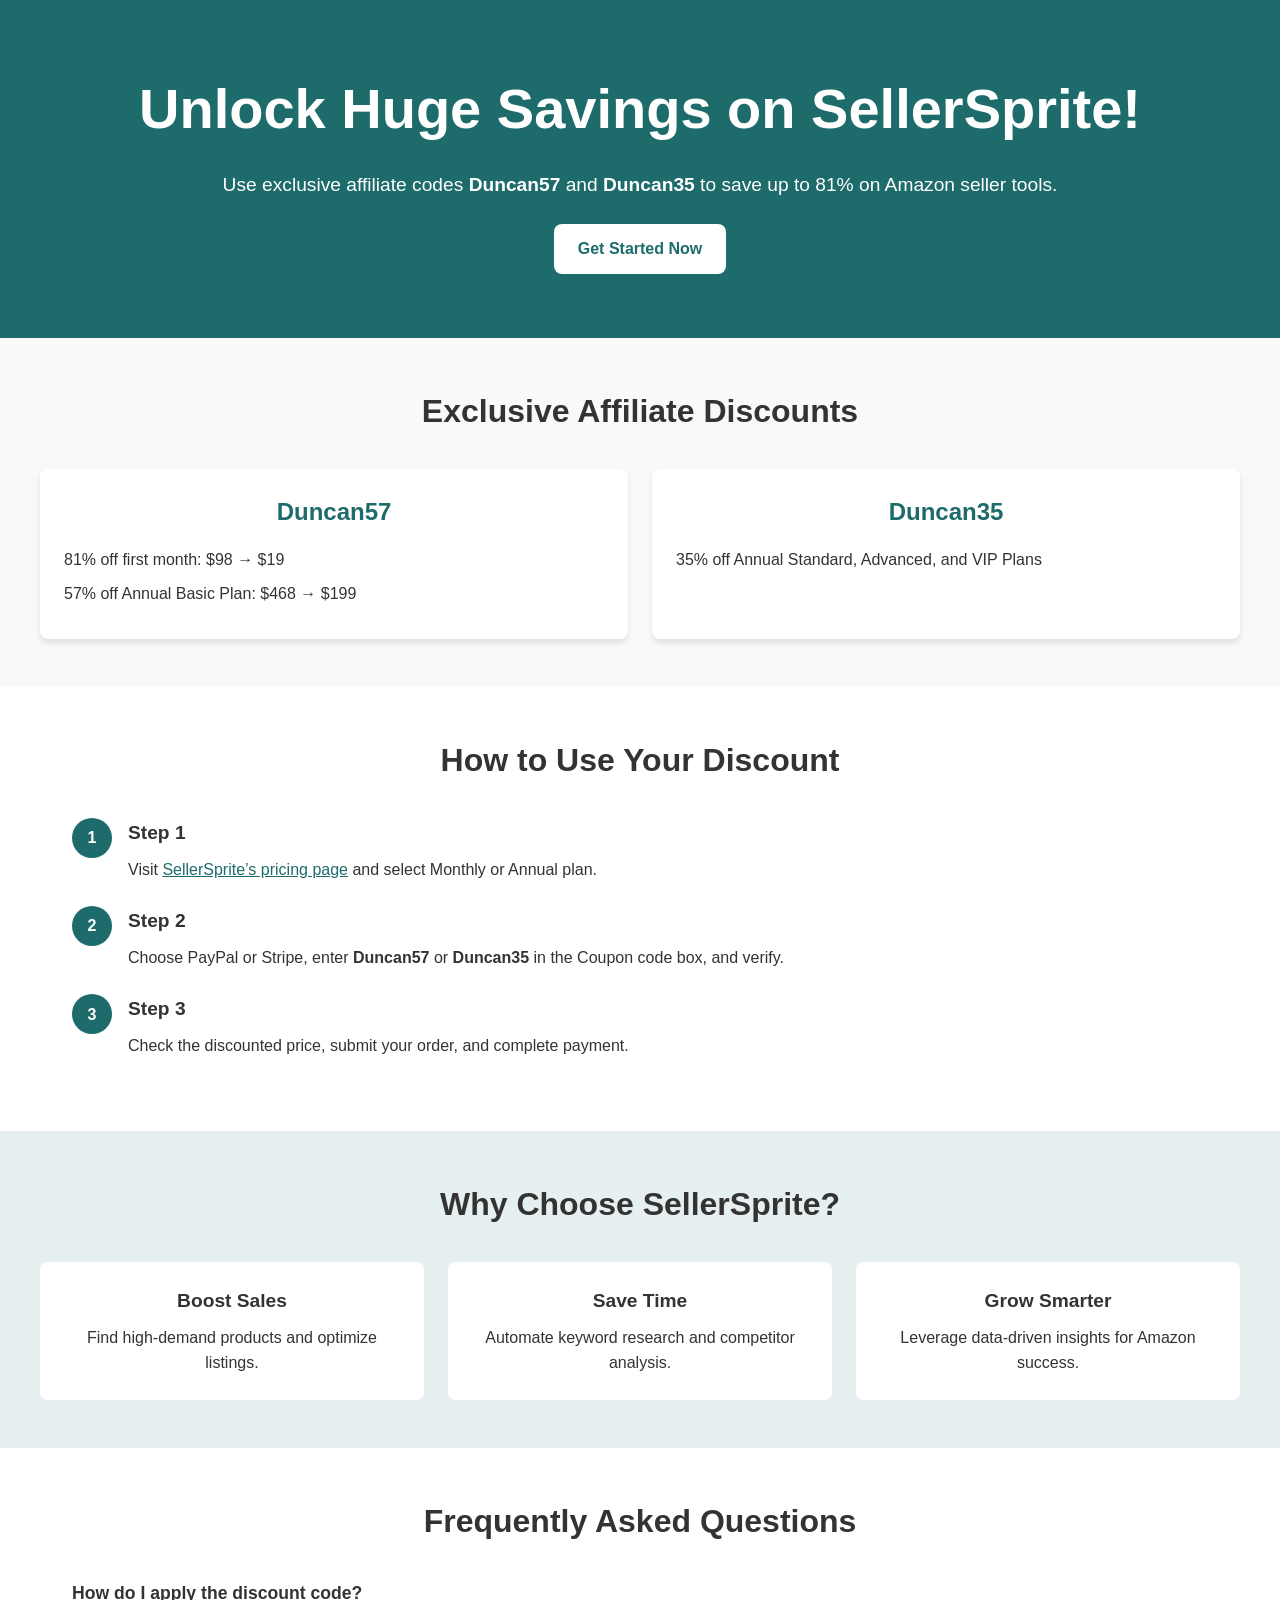
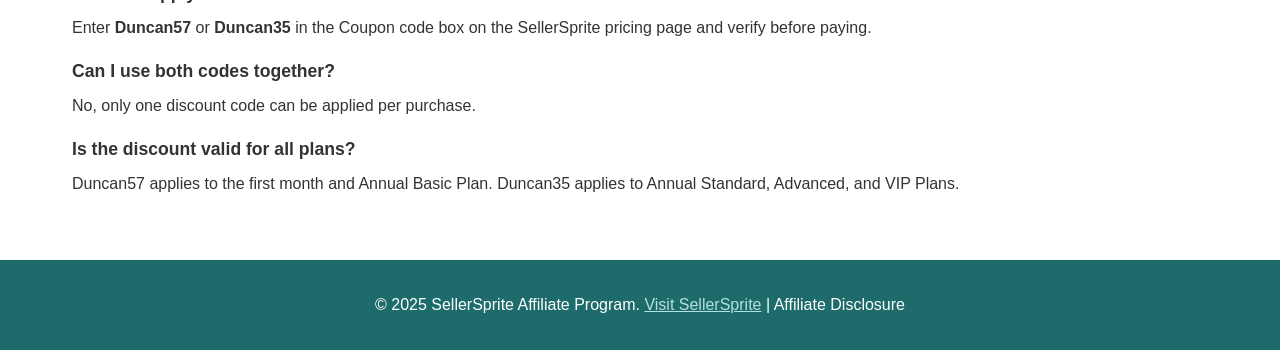
==== index.html @ 04c5a941 "Initial commit" ====
<script type="text/javascript">
        var gk_isXlsx = false;
        var gk_xlsxFileLookup = {};
        var gk_fileData = {};
        function filledCell(cell) {
          return cell !== '' && cell != null;
        }
        function loadFileData(filename) {
        if (gk_isXlsx && gk_xlsxFileLookup[filename]) {
            try {
                var workbook = XLSX.read(gk_fileData[filename], { type: 'base64' });
                var firstSheetName = workbook.SheetNames[0];
                var worksheet = workbook.Sheets[firstSheetName];

                // Convert sheet to JSON to filter blank rows
                var jsonData = XLSX.utils.sheet_to_json(worksheet, { header: 1, blankrows: false, defval: '' });
                // Filter out blank rows (rows where all cells are empty, null, or undefined)
                var filteredData = jsonData.filter(row => row.some(filledCell));

                // Heuristic to find the header row by ignoring rows with fewer filled cells than the next row
                var headerRowIndex = filteredData.findIndex((row, index) =>
                  row.filter(filledCell).length >= filteredData[index + 1]?.filter(filledCell).length
                );
                // Fallback
                if (headerRowIndex === -1 || headerRowIndex > 25) {
                  headerRowIndex = 0;
                }

                // Convert filtered JSON back to CSV
                var csv = XLSX.utils.aoa_to_sheet(filteredData.slice(headerRowIndex)); // Create a new sheet from filtered array of arrays
                csv = XLSX.utils.sheet_to_csv(csv, { header: 1 });
                return csv;
            } catch (e) {
                console.error(e);
                return "";
            }
        }
        return gk_fileData[filename] || "";
        }
        </script><!DOCTYPE html>
<html lang="en">
<head>
  <meta charset="UTF-8">
  <meta name="viewport" content="width=device-width, initial-scale=1.0">
  <meta name="description" content="Unlock exclusive discounts on SellerSprite with affiliate codes Duncan57 and Duncan35. Save up to 81% on Amazon seller tools!">
  <title>SellerSprite Affiliate Discounts</title>
  <style>
    * {
      margin: 0;
      padding: 0;
      box-sizing: border-box;
      font-family: Arial, sans-serif;
    }

    body {
      line-height: 1.6;
      color: #333;
    }

    /* Hero Section */
    .hero {
      background-color: #1e6b6b;
      color: white;
      text-align: center;
      padding: 4rem 2rem;
    }

    .hero h1 {
      font-size: 2.5rem;
      margin-bottom: 1rem;
    }

    .hero p {
      font-size: 1.2rem;
      margin-bottom: 1.5rem;
    }

    .hero a {
      display: inline-block;
      background-color: white;
      color: #1e6b6b;
      padding: 0.75rem 1.5rem;
      text-decoration: none;
      font-weight: bold;
      border-radius: 0.5rem;
      transition: background-color 0.3s;
    }

    .hero a:hover {
      background-color: #f0f0f0;
    }

    /* Discounts Section */
    .discounts {
      padding: 3rem 2rem;
      background-color: #f9f9f9;
    }

    .discounts h2 {
      text-align: center;
      font-size: 2rem;
      margin-bottom: 2rem;
    }

    .discount-grid {
      display: grid;
      grid-template-columns: 1fr;
      gap: 1.5rem;
      max-width: 1200px;
      margin: 0 auto;
    }

    .discount-card {
      background-color: white;
      padding: 1.5rem;
      border-radius: 0.5rem;
      box-shadow: 0 4px 6px rgba(0, 0, 0, 0.1);
      text-align: center;
    }

    .discount-card h3 {
      font-size: 1.5rem;
      color: #1e6b6b;
      margin-bottom: 1rem;
    }

    .discount-card ul {
      list-style: none;
      text-align: left;
    }

    .discount-card li {
      margin-bottom: 0.5rem;
    }

    /* How to Use Section */
    .how-to-use {
      padding: 3rem 2rem;
      max-width: 1200px;
      margin: 0 auto;
    }

    .how-to-use h2 {
      text-align: center;
      font-size: 2rem;
      margin-bottom: 2rem;
    }

    .step {
      display: flex;
      align-items: flex-start;
      margin-bottom: 1.5rem;
    }

    .step-number {
      background-color: #1e6b6b;
      color: white;
      width: 2.5rem;
      height: 2.5rem;
      border-radius: 50%;
      display: flex;
      align-items: center;
      justify-content: center;
      margin-right: 1rem;
      font-weight: bold;
    }

    .step-content h3 {
      font-size: 1.2rem;
      margin-bottom: 0.5rem;
    }

    .step-content a {
      color: #1e6b6b;
      text-decoration: underline;
    }

    /* Why SellerSprite Section */
    .why-sellersprite {
      padding: 3rem 2rem;
      background-color: #e6f0f0;
    }

    .why-sellersprite h2 {
      text-align: center;
      font-size: 2rem;
      margin-bottom: 2rem;
    }

    .why-grid {
      display: grid;
      grid-template-columns: 1fr;
      gap: 1.5rem;
      max-width: 1200px;
      margin: 0 auto;
    }

    .why-card {
      background-color: white;
      padding: 1.5rem;
      border-radius: 0.5rem;
      text-align: center;
    }

    .why-card h3 {
      font-size: 1.2rem;
      margin-bottom: 0.5rem;
    }

    /* FAQ Section */
    .faq {
      padding: 3rem 2rem;
      max-width: 1200px;
      margin: 0 auto;
    }

    .faq h2 {
      text-align: center;
      font-size: 2rem;
      margin-bottom: 2rem;
    }

    .faq-item {
      margin-bottom: 1rem;
    }

    .faq-item h3 {
      font-size: 1.1rem;
      margin-bottom: 0.5rem;
    }

    /* Footer */
    footer {
      background-color: #1e6b6b;
      color: white;
      text-align: center;
      padding: 2rem;
    }

    footer a {
      color: #b3e0e0;
      text-decoration: underline;
    }

    /* Responsive Design */
    @media (min-width: 768px) {
      .hero h1 {
        font-size: 3.5rem;
      }

      .discount-grid,
      .why-grid {
        grid-template-columns: repeat(2, 1fr);
      }
    }

    @media (min-width: 1024px) {
      .why-grid {
        grid-template-columns: repeat(3, 1fr);
      }
    }
  </style>
</head>
<body>
  <!-- Hero Section -->
  <section class="hero">
    <h1>Unlock Huge Savings on SellerSprite!</h1>
    <p>Use exclusive affiliate codes <strong>Duncan57</strong> and <strong>Duncan35</strong> to save up to 81% on Amazon seller tools.</p>
    <a href="https://www.sellersprite.com/price" target="_blank" rel="noopener noreferrer">Get Started Now</a>
  </section>

  <!-- Discounts Section -->
  <section class="discounts">
    <h2>Exclusive Affiliate Discounts</h2>
    <div class="discount-grid">
      <div class="discount-card">
        <h3>Duncan57</h3>
        <ul>
          <li>81% off first month: $98 → $19</li>
          <li>57% off Annual Basic Plan: $468 → $199</li>
        </ul>
      </div>
      <div class="discount-card">
        <h3>Duncan35</h3>
        <ul>
          <li>35% off Annual Standard, Advanced, and VIP Plans</li>
        </ul>
      </div>
    </div>
  </section>

  <!-- How to Use Section -->
  <section class="how-to-use">
    <h2>How to Use Your Discount</h2>
    <div class="step">
      <div class="step-number">1</div>
      <div class="step-content">
        <h3>Step 1</h3>
        <p>Visit <a href="https://www.sellersprite.com/price" target="_blank" rel="noopener noreferrer">SellerSprite’s pricing page</a> and select Monthly or Annual plan.</p>
      </div>
    </div>
    <div class="step">
      <div class="step-number">2</div>
      <div class="step-content">
        <h3>Step 2</h3>
        <p>Choose PayPal or Stripe, enter <strong>Duncan57</strong> or <strong>Duncan35</strong> in the Coupon code box, and verify.</p>
      </div>
    </div>
    <div class="step">
      <div class="step-number">3</div>
      <div class="step-content">
        <h3>Step 3</h3>
        <p>Check the discounted price, submit your order, and complete payment.</p>
      </div>
    </div>
  </section>

  <!-- Why SellerSprite Section -->
  <section class="why-sellersprite">
    <h2>Why Choose SellerSprite?</h2>
    <div class="why-grid">
      <div class="why-card">
        <h3>Boost Sales</h3>
        <p>Find high-demand products and optimize listings.</p>
      </div>
      <div class="why-card">
        <h3>Save Time</h3>
        <p>Automate keyword research and competitor analysis.</p>
      </div>
      <div class="why-card">
        <h3>Grow Smarter</h3>
        <p>Leverage data-driven insights for Amazon success.</p>
      </div>
    </div>
  </section>

  <!-- FAQ Section -->
  <section class="faq">
    <h2>Frequently Asked Questions</h2>
    <div class="faq-item">
      <h3>How do I apply the discount code?</h3>
      <p>Enter <strong>Duncan57</strong> or <strong>Duncan35</strong> in the Coupon code box on the SellerSprite pricing page and verify before paying.</p>
    </div>
    <div class="faq-item">
      <h3>Can I use both codes together?</h3>
      <p>No, only one discount code can be applied per purchase.</p>
    </div>
    <div class="faq-item">
      <h3>Is the discount valid for all plans?</h3>
      <p>Duncan57 applies to the first month and Annual Basic Plan. Duncan35 applies to Annual Standard, Advanced, and VIP Plans.</p>
    </div>
  </section>

  <!-- Footer -->
  <footer>
    <p>&copy; 2025 SellerSprite Affiliate Program. <a href="https://www.sellersprite.com" target="_blank" rel="noopener noreferrer">Visit SellerSprite</a> | Affiliate Disclosure</p>
  </footer>
</body>
</html>
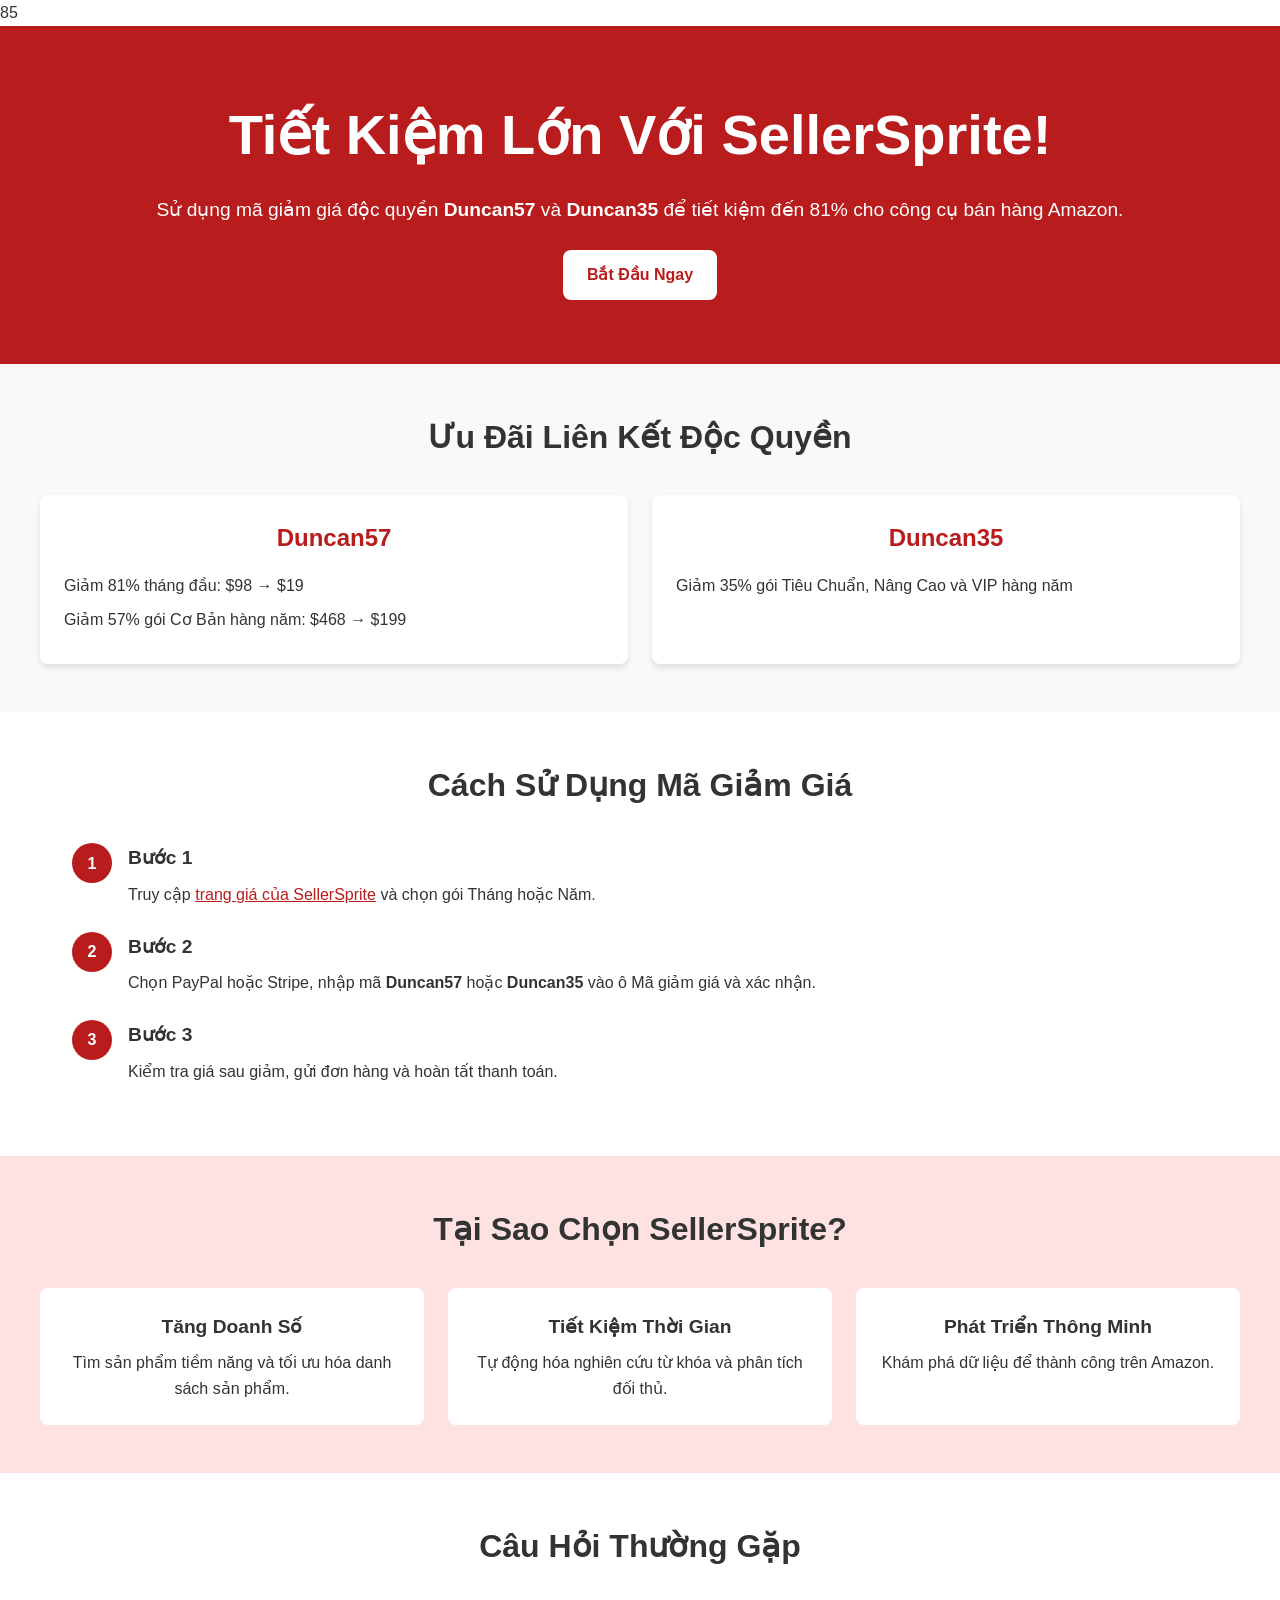
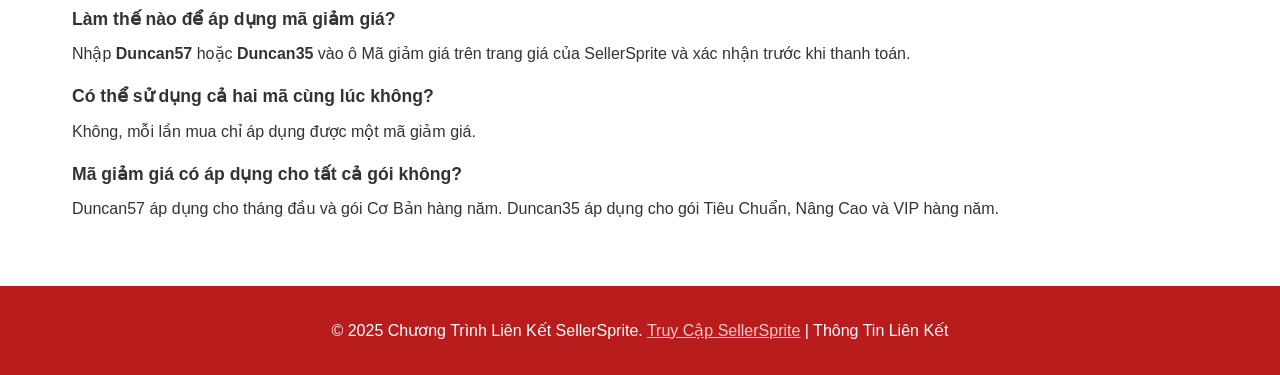
==== commit 5b138d1f: "Initial commit" ====
--- a/index.html
+++ b/index.html
@@ -38,12 +38,12 @@
         return gk_fileData[filename] || "";
         }
         </script><!DOCTYPE html>
-<html lang="en">
+<html lang="vi">
 <head>
   <meta charset="UTF-8">
   <meta name="viewport" content="width=device-width, initial-scale=1.0">
-  <meta name="description" content="Unlock exclusive discounts on SellerSprite with affiliate codes Duncan57 and Duncan35. Save up to 81% on Amazon seller tools!">
-  <title>SellerSprite Affiliate Discounts</title>
+ 85  <meta name="description" content="Nhận ưu đãi độc quyền cho SellerSprite với mã giảm giá Duncan57 và Duncan35. Tiết kiệm đến 81% cho công cụ bán hàng Amazon!">
+  <title>Ưu Đãi Liên Kết SellerSprite</title>
   <style>
     * {
       margin: 0;
@@ -59,7 +59,7 @@
 
     /* Hero Section */
     .hero {
-      background-color: #1e6b6b;
+      background-color: #b91c1c;
       color: white;
       text-align: center;
       padding: 4rem 2rem;
@@ -78,7 +78,7 @@
     .hero a {
       display: inline-block;
       background-color: white;
-      color: #1e6b6b;
+      color: #b91c1c;
       padding: 0.75rem 1.5rem;
       text-decoration: none;
       font-weight: bold;
@@ -120,7 +120,7 @@
 
     .discount-card h3 {
       font-size: 1.5rem;
-      color: #1e6b6b;
+      color: #b91c1c;
       margin-bottom: 1rem;
     }
 
@@ -153,7 +153,7 @@
     }
 
     .step-number {
-      background-color: #1e6b6b;
+      background-color: #b91c1c;
       color: white;
       width: 2.5rem;
       height: 2.5rem;
@@ -171,14 +171,14 @@
     }
 
     .step-content a {
-      color: #1e6b6b;
+      color: #b91c1c;
       text-decoration: underline;
     }
 
     /* Why SellerSprite Section */
     .why-sellersprite {
       padding: 3rem 2rem;
-      background-color: #e6f0f0;
+      background-color: #fee2e2;
     }
 
     .why-sellersprite h2 {
@@ -231,14 +231,14 @@
 
     /* Footer */
     footer {
-      background-color: #1e6b6b;
+      background-color: #b91c1c;
       color: white;
       text-align: center;
       padding: 2rem;
     }
 
     footer a {
-      color: #b3e0e0;
+      color: #fecaca;
       text-decoration: underline;
     }
 
@@ -264,26 +264,26 @@
 <body>
   <!-- Hero Section -->
   <section class="hero">
-    <h1>Unlock Huge Savings on SellerSprite!</h1>
-    <p>Use exclusive affiliate codes <strong>Duncan57</strong> and <strong>Duncan35</strong> to save up to 81% on Amazon seller tools.</p>
-    <a href="https://www.sellersprite.com/price" target="_blank" rel="noopener noreferrer">Get Started Now</a>
+    <h1>Tiết Kiệm Lớn Với SellerSprite!</h1>
+    <p>Sử dụng mã giảm giá độc quyền <strong>Duncan57</strong> và <strong>Duncan35</strong> để tiết kiệm đến 81% cho công cụ bán hàng Amazon.</p>
+    <a href="https://www.sellersprite.com/price" target="_blank" rel="noopener noreferrer">Bắt Đầu Ngay</a>
   </section>
 
   <!-- Discounts Section -->
   <section class="discounts">
-    <h2>Exclusive Affiliate Discounts</h2>
+    <h2>Ưu Đãi Liên Kết Độc Quyền</h2>
     <div class="discount-grid">
       <div class="discount-card">
         <h3>Duncan57</h3>
         <ul>
-          <li>81% off first month: $98 → $19</li>
-          <li>57% off Annual Basic Plan: $468 → $199</li>
+          <li>Giảm 81% tháng đầu: $98 → $19</li>
+          <li>Giảm 57% gói Cơ Bản hàng năm: $468 → $199</li>
         </ul>
       </div>
       <div class="discount-card">
         <h3>Duncan35</h3>
         <ul>
-          <li>35% off Annual Standard, Advanced, and VIP Plans</li>
+          <li>Giảm 35% gói Tiêu Chuẩn, Nâng Cao và VIP hàng năm</li>
         </ul>
       </div>
     </div>
@@ -291,69 +291,69 @@
 
   <!-- How to Use Section -->
   <section class="how-to-use">
-    <h2>How to Use Your Discount</h2>
+    <h2>Cách Sử Dụng Mã Giảm Giá</h2>
     <div class="step">
       <div class="step-number">1</div>
       <div class="step-content">
-        <h3>Step 1</h3>
-        <p>Visit <a href="https://www.sellersprite.com/price" target="_blank" rel="noopener noreferrer">SellerSprite’s pricing page</a> and select Monthly or Annual plan.</p>
+        <h3>Bước 1</h3>
+        <p>Truy cập <a href="https://www.sellersprite.com/price" target="_blank" rel="noopener noreferrer">trang giá của SellerSprite</a> và chọn gói Tháng hoặc Năm.</p>
       </div>
     </div>
     <div class="step">
       <div class="step-number">2</div>
       <div class="step-content">
-        <h3>Step 2</h3>
-        <p>Choose PayPal or Stripe, enter <strong>Duncan57</strong> or <strong>Duncan35</strong> in the Coupon code box, and verify.</p>
+        <h3>Bước 2</h3>
+        <p>Chọn PayPal hoặc Stripe, nhập mã <strong>Duncan57</strong> hoặc <strong>Duncan35</strong> vào ô Mã giảm giá và xác nhận.</p>
       </div>
     </div>
     <div class="step">
       <div class="step-number">3</div>
       <div class="step-content">
-        <h3>Step 3</h3>
-        <p>Check the discounted price, submit your order, and complete payment.</p>
+        <h3>Bước 3</h3>
+        <p>Kiểm tra giá sau giảm, gửi đơn hàng và hoàn tất thanh toán.</p>
       </div>
     </div>
   </section>
 
   <!-- Why SellerSprite Section -->
   <section class="why-sellersprite">
-    <h2>Why Choose SellerSprite?</h2>
+    <h2>Tại Sao Chọn SellerSprite?</h2>
     <div class="why-grid">
       <div class="why-card">
-        <h3>Boost Sales</h3>
-        <p>Find high-demand products and optimize listings.</p>
+        <h3>Tăng Doanh Số</h3>
+        <p>Tìm sản phẩm tiềm năng và tối ưu hóa danh sách sản phẩm.</p>
       </div>
       <div class="why-card">
-        <h3>Save Time</h3>
-        <p>Automate keyword research and competitor analysis.</p>
+        <h3>Tiết Kiệm Thời Gian</h3>
+        <p>Tự động hóa nghiên cứu từ khóa và phân tích đối thủ.</p>
       </div>
       <div class="why-card">
-        <h3>Grow Smarter</h3>
-        <p>Leverage data-driven insights for Amazon success.</p>
+        <h3>Phát Triển Thông Minh</h3>
+        <p>Khám phá dữ liệu để thành công trên Amazon.</p>
       </div>
     </div>
   </section>
 
   <!-- FAQ Section -->
   <section class="faq">
-    <h2>Frequently Asked Questions</h2>
+    <h2>Câu Hỏi Thường Gặp</h2>
     <div class="faq-item">
-      <h3>How do I apply the discount code?</h3>
-      <p>Enter <strong>Duncan57</strong> or <strong>Duncan35</strong> in the Coupon code box on the SellerSprite pricing page and verify before paying.</p>
+      <h3>Làm thế nào để áp dụng mã giảm giá?</h3>
+      <p>Nhập <strong>Duncan57</strong> hoặc <strong>Duncan35</strong> vào ô Mã giảm giá trên trang giá của SellerSprite và xác nhận trước khi thanh toán.</p>
     </div>
     <div class="faq-item">
-      <h3>Can I use both codes together?</h3>
-      <p>No, only one discount code can be applied per purchase.</p>
+      <h3>Có thể sử dụng cả hai mã cùng lúc không?</h3>
+      <p>Không, mỗi lần mua chỉ áp dụng được một mã giảm giá.</p>
     </div>
     <div class="faq-item">
-      <h3>Is the discount valid for all plans?</h3>
-      <p>Duncan57 applies to the first month and Annual Basic Plan. Duncan35 applies to Annual Standard, Advanced, and VIP Plans.</p>
+      <h3>Mã giảm giá có áp dụng cho tất cả gói không?</h3>
+      <p>Duncan57 áp dụng cho tháng đầu và gói Cơ Bản hàng năm. Duncan35 áp dụng cho gói Tiêu Chuẩn, Nâng Cao và VIP hàng năm.</p>
     </div>
   </section>
 
   <!-- Footer -->
   <footer>
-    <p>&copy; 2025 SellerSprite Affiliate Program. <a href="https://www.sellersprite.com" target="_blank" rel="noopener noreferrer">Visit SellerSprite</a> | Affiliate Disclosure</p>
+    <p>© 2025 Chương Trình Liên Kết SellerSprite. <a href="https://www.sellersprite.com" target="_blank" rel="noopener noreferrer">Truy Cập SellerSprite</a> | Thông Tin Liên Kết</p>
   </footer>
 </body>
 </html>
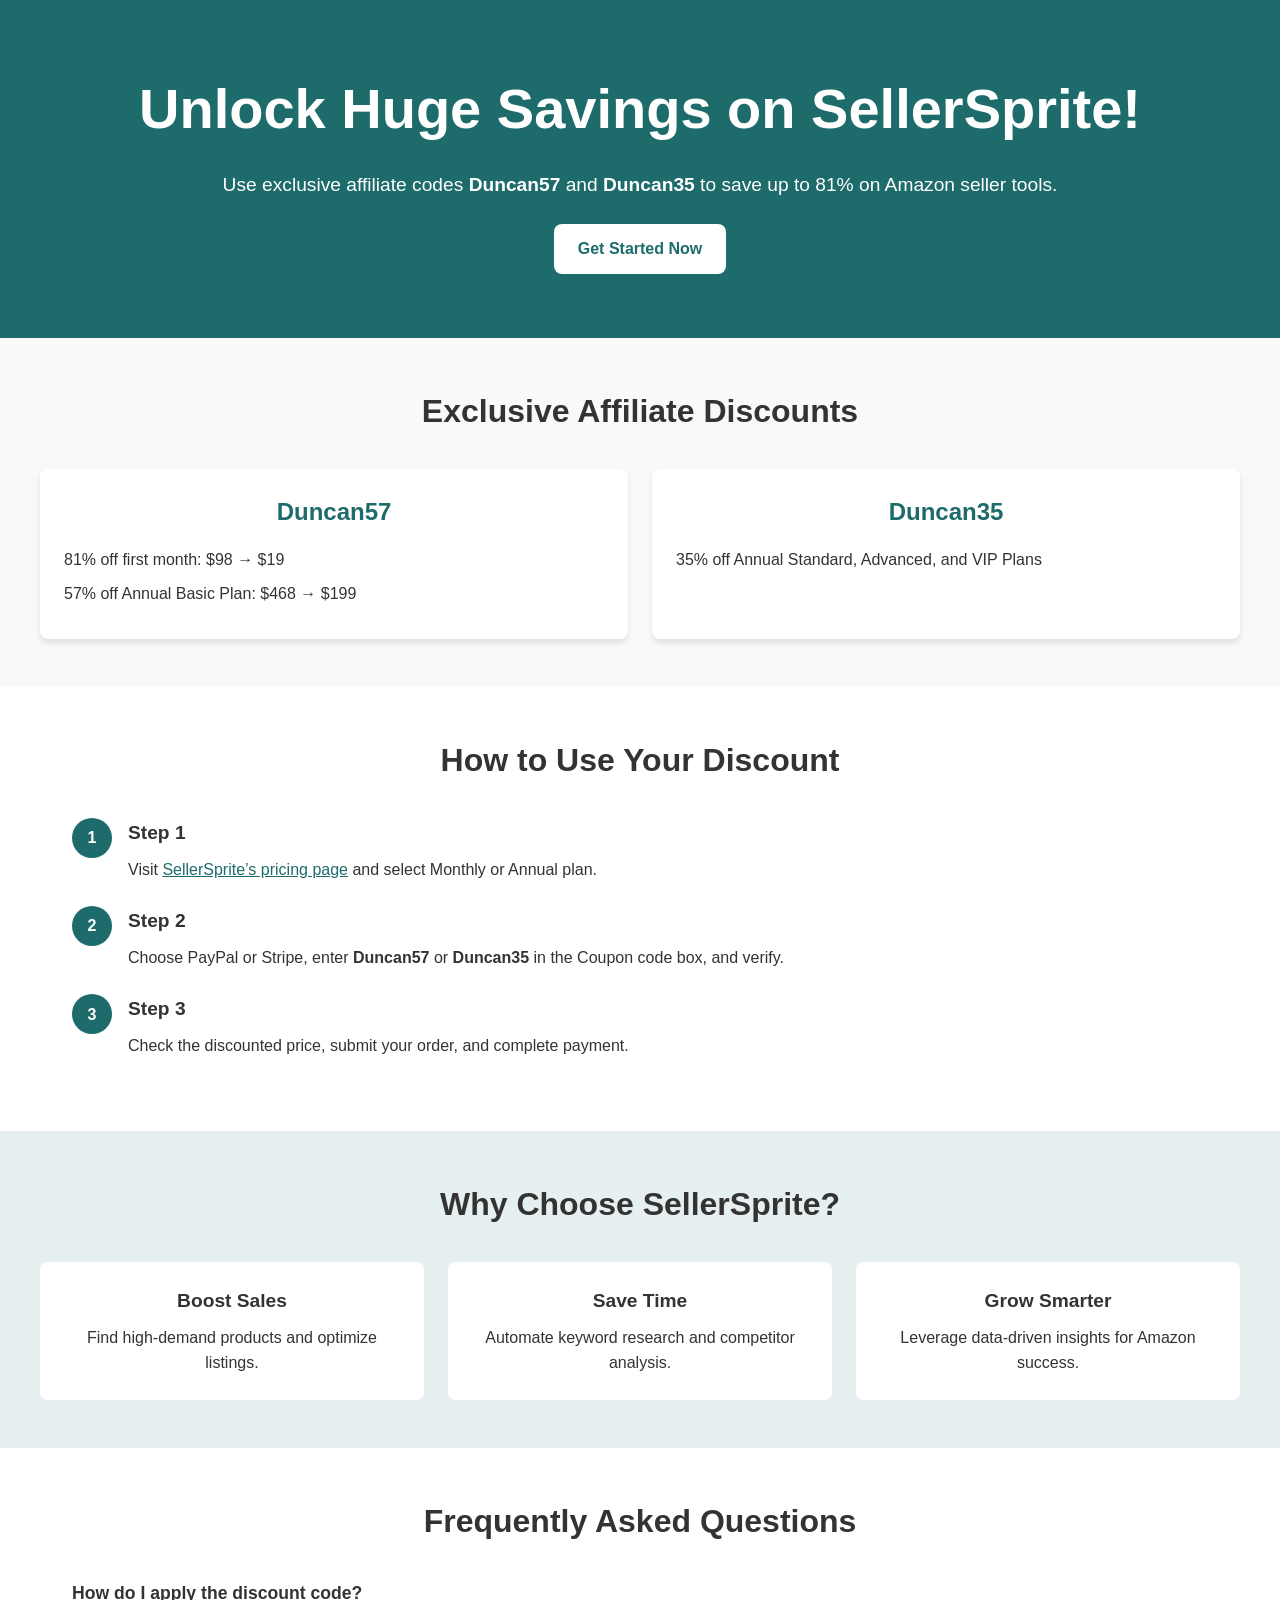
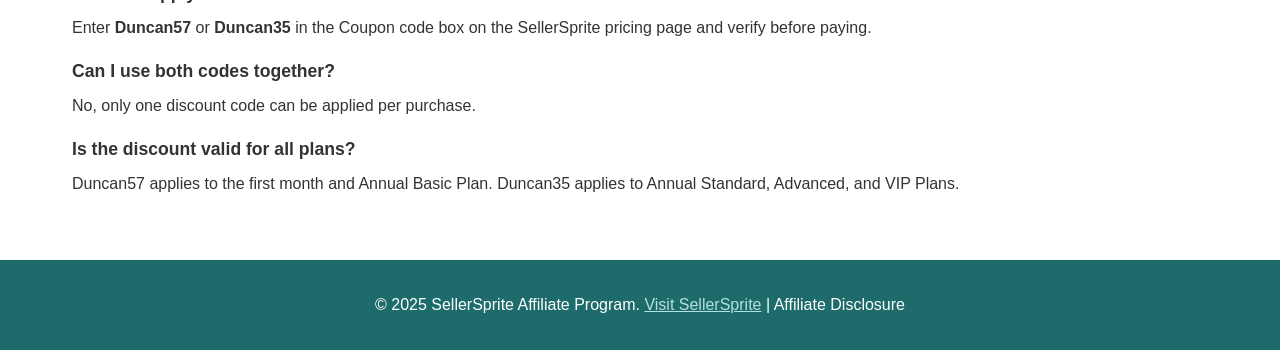
==== commit ce5a3a0c: "Add files via upload" ====
--- a/index.html
+++ b/index.html
@@ -38,12 +38,12 @@
         return gk_fileData[filename] || "";
         }
         </script><!DOCTYPE html>
-<html lang="vi">
+<html lang="en">
 <head>
   <meta charset="UTF-8">
   <meta name="viewport" content="width=device-width, initial-scale=1.0">
- 85  <meta name="description" content="Nhận ưu đãi độc quyền cho SellerSprite với mã giảm giá Duncan57 và Duncan35. Tiết kiệm đến 81% cho công cụ bán hàng Amazon!">
-  <title>Ưu Đãi Liên Kết SellerSprite</title>
+  <meta name="description" content="Unlock exclusive discounts on SellerSprite with affiliate codes Duncan57 and Duncan35. Save up to 81% on Amazon seller tools!">
+  <title>SellerSprite Affiliate Discounts</title>
   <style>
     * {
       margin: 0;
@@ -59,7 +59,7 @@
 
     /* Hero Section */
     .hero {
-      background-color: #b91c1c;
+      background-color: #1e6b6b;
       color: white;
       text-align: center;
       padding: 4rem 2rem;
@@ -78,7 +78,7 @@
     .hero a {
       display: inline-block;
       background-color: white;
-      color: #b91c1c;
+      color: #1e6b6b;
       padding: 0.75rem 1.5rem;
       text-decoration: none;
       font-weight: bold;
@@ -120,7 +120,7 @@
 
     .discount-card h3 {
       font-size: 1.5rem;
-      color: #b91c1c;
+      color: #1e6b6b;
       margin-bottom: 1rem;
     }
 
@@ -153,7 +153,7 @@
     }
 
     .step-number {
-      background-color: #b91c1c;
+      background-color: #1e6b6b;
       color: white;
       width: 2.5rem;
       height: 2.5rem;
@@ -171,14 +171,14 @@
     }
 
     .step-content a {
-      color: #b91c1c;
+      color: #1e6b6b;
       text-decoration: underline;
     }
 
     /* Why SellerSprite Section */
     .why-sellersprite {
       padding: 3rem 2rem;
-      background-color: #fee2e2;
+      background-color: #e6f0f0;
     }
 
     .why-sellersprite h2 {
@@ -231,14 +231,14 @@
 
     /* Footer */
     footer {
-      background-color: #b91c1c;
+      background-color: #1e6b6b;
       color: white;
       text-align: center;
       padding: 2rem;
     }
 
     footer a {
-      color: #fecaca;
+      color: #b3e0e0;
       text-decoration: underline;
     }
 
@@ -264,26 +264,26 @@
 <body>
   <!-- Hero Section -->
   <section class="hero">
-    <h1>Tiết Kiệm Lớn Với SellerSprite!</h1>
-    <p>Sử dụng mã giảm giá độc quyền <strong>Duncan57</strong> và <strong>Duncan35</strong> để tiết kiệm đến 81% cho công cụ bán hàng Amazon.</p>
-    <a href="https://www.sellersprite.com/price" target="_blank" rel="noopener noreferrer">Bắt Đầu Ngay</a>
+    <h1>Unlock Huge Savings on SellerSprite!</h1>
+    <p>Use exclusive affiliate codes <strong>Duncan57</strong> and <strong>Duncan35</strong> to save up to 81% on Amazon seller tools.</p>
+    <a href="https://www.sellersprite.com/price" target="_blank" rel="noopener noreferrer">Get Started Now</a>
   </section>
 
   <!-- Discounts Section -->
   <section class="discounts">
-    <h2>Ưu Đãi Liên Kết Độc Quyền</h2>
+    <h2>Exclusive Affiliate Discounts</h2>
     <div class="discount-grid">
       <div class="discount-card">
         <h3>Duncan57</h3>
         <ul>
-          <li>Giảm 81% tháng đầu: $98 → $19</li>
-          <li>Giảm 57% gói Cơ Bản hàng năm: $468 → $199</li>
+          <li>81% off first month: $98 → $19</li>
+          <li>57% off Annual Basic Plan: $468 → $199</li>
         </ul>
       </div>
       <div class="discount-card">
         <h3>Duncan35</h3>
         <ul>
-          <li>Giảm 35% gói Tiêu Chuẩn, Nâng Cao và VIP hàng năm</li>
+          <li>35% off Annual Standard, Advanced, and VIP Plans</li>
         </ul>
       </div>
     </div>
@@ -291,69 +291,69 @@
 
   <!-- How to Use Section -->
   <section class="how-to-use">
-    <h2>Cách Sử Dụng Mã Giảm Giá</h2>
+    <h2>How to Use Your Discount</h2>
     <div class="step">
       <div class="step-number">1</div>
       <div class="step-content">
-        <h3>Bước 1</h3>
-        <p>Truy cập <a href="https://www.sellersprite.com/price" target="_blank" rel="noopener noreferrer">trang giá của SellerSprite</a> và chọn gói Tháng hoặc Năm.</p>
+        <h3>Step 1</h3>
+        <p>Visit <a href="https://www.sellersprite.com/price" target="_blank" rel="noopener noreferrer">SellerSprite’s pricing page</a> and select Monthly or Annual plan.</p>
       </div>
     </div>
     <div class="step">
       <div class="step-number">2</div>
       <div class="step-content">
-        <h3>Bước 2</h3>
-        <p>Chọn PayPal hoặc Stripe, nhập mã <strong>Duncan57</strong> hoặc <strong>Duncan35</strong> vào ô Mã giảm giá và xác nhận.</p>
+        <h3>Step 2</h3>
+        <p>Choose PayPal or Stripe, enter <strong>Duncan57</strong> or <strong>Duncan35</strong> in the Coupon code box, and verify.</p>
       </div>
     </div>
     <div class="step">
       <div class="step-number">3</div>
       <div class="step-content">
-        <h3>Bước 3</h3>
-        <p>Kiểm tra giá sau giảm, gửi đơn hàng và hoàn tất thanh toán.</p>
+        <h3>Step 3</h3>
+        <p>Check the discounted price, submit your order, and complete payment.</p>
       </div>
     </div>
   </section>
 
   <!-- Why SellerSprite Section -->
   <section class="why-sellersprite">
-    <h2>Tại Sao Chọn SellerSprite?</h2>
+    <h2>Why Choose SellerSprite?</h2>
     <div class="why-grid">
       <div class="why-card">
-        <h3>Tăng Doanh Số</h3>
-        <p>Tìm sản phẩm tiềm năng và tối ưu hóa danh sách sản phẩm.</p>
+        <h3>Boost Sales</h3>
+        <p>Find high-demand products and optimize listings.</p>
       </div>
       <div class="why-card">
-        <h3>Tiết Kiệm Thời Gian</h3>
-        <p>Tự động hóa nghiên cứu từ khóa và phân tích đối thủ.</p>
+        <h3>Save Time</h3>
+        <p>Automate keyword research and competitor analysis.</p>
       </div>
       <div class="why-card">
-        <h3>Phát Triển Thông Minh</h3>
-        <p>Khám phá dữ liệu để thành công trên Amazon.</p>
+        <h3>Grow Smarter</h3>
+        <p>Leverage data-driven insights for Amazon success.</p>
       </div>
     </div>
   </section>
 
   <!-- FAQ Section -->
   <section class="faq">
-    <h2>Câu Hỏi Thường Gặp</h2>
+    <h2>Frequently Asked Questions</h2>
     <div class="faq-item">
-      <h3>Làm thế nào để áp dụng mã giảm giá?</h3>
-      <p>Nhập <strong>Duncan57</strong> hoặc <strong>Duncan35</strong> vào ô Mã giảm giá trên trang giá của SellerSprite và xác nhận trước khi thanh toán.</p>
+      <h3>How do I apply the discount code?</h3>
+      <p>Enter <strong>Duncan57</strong> or <strong>Duncan35</strong> in the Coupon code box on the SellerSprite pricing page and verify before paying.</p>
     </div>
     <div class="faq-item">
-      <h3>Có thể sử dụng cả hai mã cùng lúc không?</h3>
-      <p>Không, mỗi lần mua chỉ áp dụng được một mã giảm giá.</p>
+      <h3>Can I use both codes together?</h3>
+      <p>No, only one discount code can be applied per purchase.</p>
     </div>
     <div class="faq-item">
-      <h3>Mã giảm giá có áp dụng cho tất cả gói không?</h3>
-      <p>Duncan57 áp dụng cho tháng đầu và gói Cơ Bản hàng năm. Duncan35 áp dụng cho gói Tiêu Chuẩn, Nâng Cao và VIP hàng năm.</p>
+      <h3>Is the discount valid for all plans?</h3>
+      <p>Duncan57 applies to the first month and Annual Basic Plan. Duncan35 applies to Annual Standard, Advanced, and VIP Plans.</p>
     </div>
   </section>
 
   <!-- Footer -->
   <footer>
-    <p>© 2025 Chương Trình Liên Kết SellerSprite. <a href="https://www.sellersprite.com" target="_blank" rel="noopener noreferrer">Truy Cập SellerSprite</a> | Thông Tin Liên Kết</p>
+    <p>&copy; 2025 SellerSprite Affiliate Program. <a href="https://www.sellersprite.com" target="_blank" rel="noopener noreferrer">Visit SellerSprite</a> | Affiliate Disclosure</p>
   </footer>
 </body>
 </html>
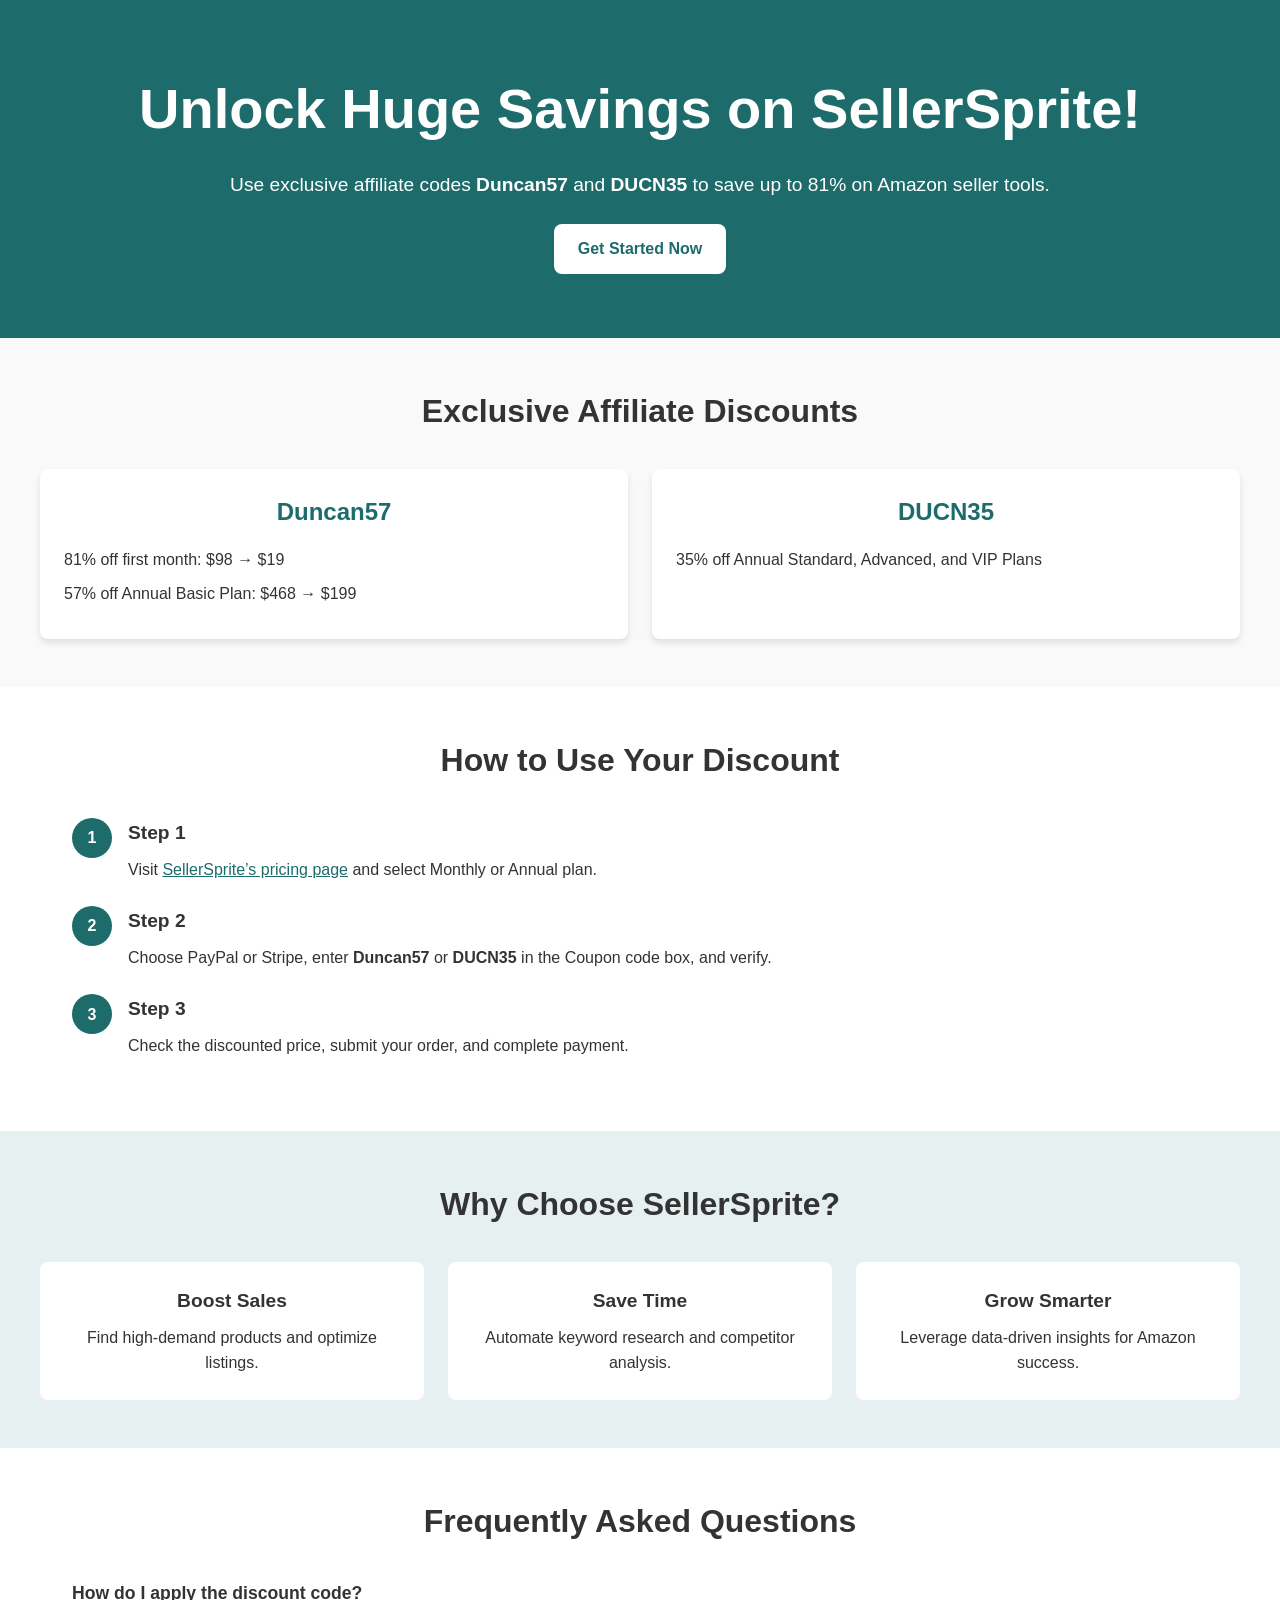
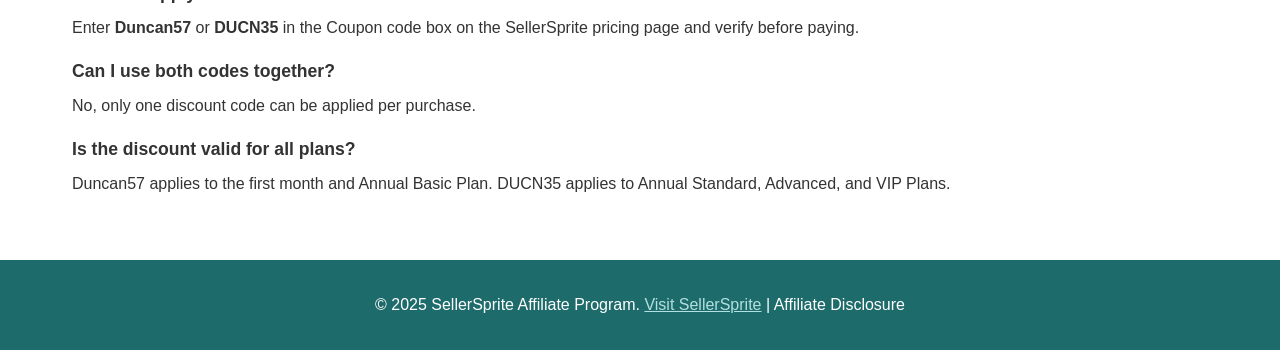
==== commit 028af29b: "new update code" ====
--- a/index.html
+++ b/index.html
@@ -42,7 +42,7 @@
 <head>
   <meta charset="UTF-8">
   <meta name="viewport" content="width=device-width, initial-scale=1.0">
-  <meta name="description" content="Unlock exclusive discounts on SellerSprite with affiliate codes Duncan57 and Duncan35. Save up to 81% on Amazon seller tools!">
+  <meta name="description" content="Unlock exclusive discounts on SellerSprite with affiliate codes Duncan57 and DUCN35. Save up to 81% on Amazon seller tools!">
   <title>SellerSprite Affiliate Discounts</title>
   <style>
     * {
@@ -265,7 +265,7 @@
   <!-- Hero Section -->
   <section class="hero">
     <h1>Unlock Huge Savings on SellerSprite!</h1>
-    <p>Use exclusive affiliate codes <strong>Duncan57</strong> and <strong>Duncan35</strong> to save up to 81% on Amazon seller tools.</p>
+    <p>Use exclusive affiliate codes <strong>Duncan57</strong> and <strong>DUCN35</strong> to save up to 81% on Amazon seller tools.</p>
     <a href="https://www.sellersprite.com/price" target="_blank" rel="noopener noreferrer">Get Started Now</a>
   </section>
 
@@ -281,7 +281,7 @@
         </ul>
       </div>
       <div class="discount-card">
-        <h3>Duncan35</h3>
+        <h3>DUCN35</h3>
         <ul>
           <li>35% off Annual Standard, Advanced, and VIP Plans</li>
         </ul>
@@ -303,7 +303,7 @@
       <div class="step-number">2</div>
       <div class="step-content">
         <h3>Step 2</h3>
-        <p>Choose PayPal or Stripe, enter <strong>Duncan57</strong> or <strong>Duncan35</strong> in the Coupon code box, and verify.</p>
+        <p>Choose PayPal or Stripe, enter <strong>Duncan57</strong> or <strong>DUCN35</strong> in the Coupon code box, and verify.</p>
       </div>
     </div>
     <div class="step">
@@ -339,7 +339,7 @@
     <h2>Frequently Asked Questions</h2>
     <div class="faq-item">
       <h3>How do I apply the discount code?</h3>
-      <p>Enter <strong>Duncan57</strong> or <strong>Duncan35</strong> in the Coupon code box on the SellerSprite pricing page and verify before paying.</p>
+      <p>Enter <strong>Duncan57</strong> or <strong>DUCN35</strong> in the Coupon code box on the SellerSprite pricing page and verify before paying.</p>
     </div>
     <div class="faq-item">
       <h3>Can I use both codes together?</h3>
@@ -347,7 +347,7 @@
     </div>
     <div class="faq-item">
       <h3>Is the discount valid for all plans?</h3>
-      <p>Duncan57 applies to the first month and Annual Basic Plan. Duncan35 applies to Annual Standard, Advanced, and VIP Plans.</p>
+      <p>Duncan57 applies to the first month and Annual Basic Plan. DUCN35 applies to Annual Standard, Advanced, and VIP Plans.</p>
     </div>
   </section>
 
